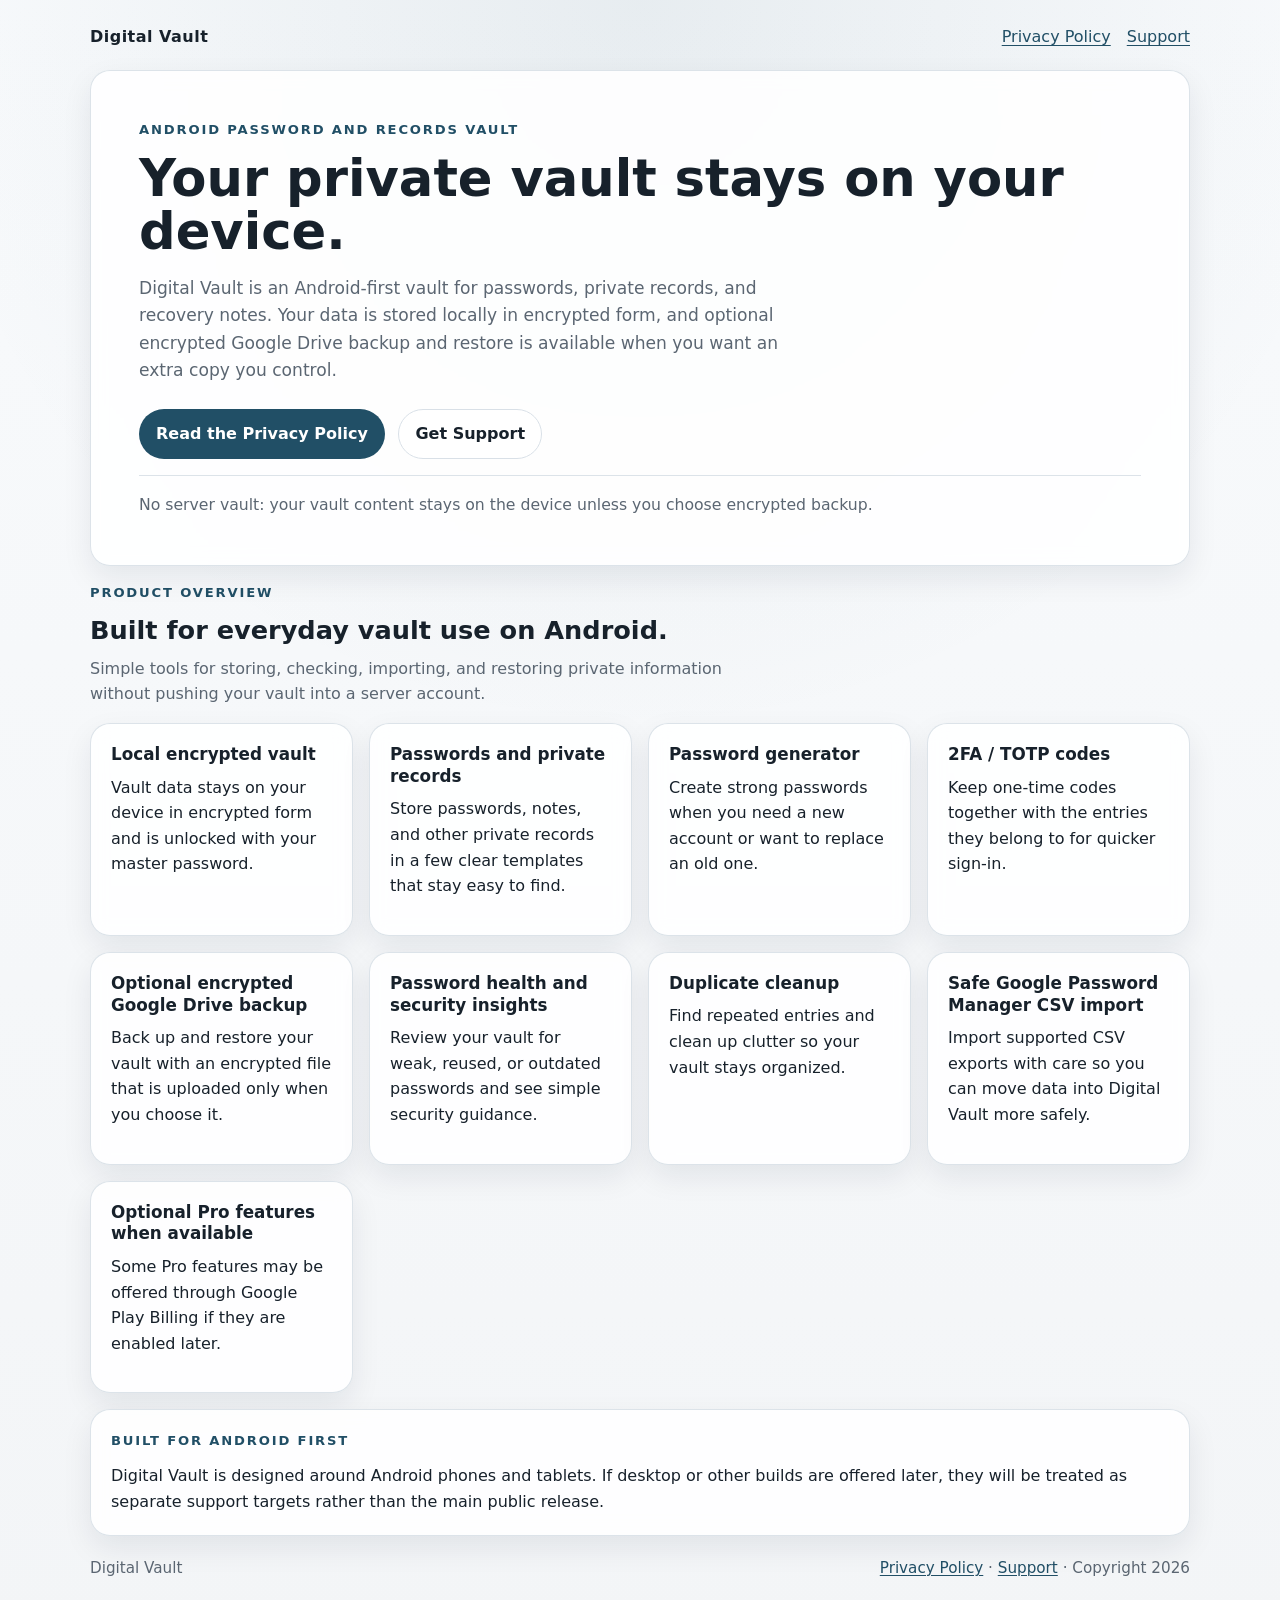
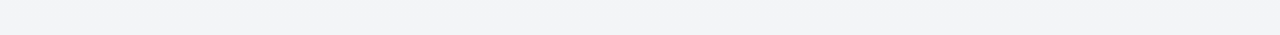
==== index.html @ 8fb49111 "Expand Digital Vault site content" ====
<!doctype html>
<html lang="en">
<head>
  <meta charset="utf-8">
  <meta name="viewport" content="width=device-width, initial-scale=1">
  <title>Digital Vault</title>
  <meta name="description" content="Digital Vault is a secure local password and private records vault for Android with encrypted local storage and optional encrypted Google Drive backup and restore.">
  <link rel="stylesheet" href="assets/styles.css">
</head>
<body>
  <div class="page-shell">
    <header class="site-header">
      <a class="brand" href="./">Digital Vault</a>
      <nav class="site-nav" aria-label="Primary">
        <a href="privacy/">Privacy Policy</a>
        <a href="support/">Support</a>
      </nav>
    </header>

    <main>
      <section class="hero card">
        <p class="eyebrow">Android password and records vault</p>
        <h1>Your private vault stays on your device.</h1>
        <p class="lead">
          Digital Vault is an Android-first vault for passwords, private records, and recovery notes.
          Your data is stored locally in encrypted form, and optional encrypted Google Drive backup and
          restore is available when you want an extra copy you control.
        </p>
        <div class="hero-links" aria-label="Important links">
          <a class="button button-primary" href="privacy/">Read the Privacy Policy</a>
          <a class="button button-secondary" href="support/">Get Support</a>
        </div>
        <p class="vault-note">No server vault: your vault content stays on the device unless you choose encrypted backup.</p>
      </section>

      <section class="feature-section">
        <div class="section-heading">
          <p class="eyebrow">Product overview</p>
          <h2>Built for everyday vault use on Android.</h2>
          <p class="section-lead">
            Simple tools for storing, checking, importing, and restoring private information without
            pushing your vault into a server account.
          </p>
        </div>

        <div class="feature-grid">
          <article class="card feature-card">
            <h3>Local encrypted vault</h3>
            <p>Vault data stays on your device in encrypted form and is unlocked with your master password.</p>
          </article>

          <article class="card feature-card">
            <h3>Passwords and private records</h3>
            <p>Store passwords, notes, and other private records in a few clear templates that stay easy to find.</p>
          </article>

          <article class="card feature-card">
            <h3>Password generator</h3>
            <p>Create strong passwords when you need a new account or want to replace an old one.</p>
          </article>

          <article class="card feature-card">
            <h3>2FA / TOTP codes</h3>
            <p>Keep one-time codes together with the entries they belong to for quicker sign-in.</p>
          </article>

          <article class="card feature-card">
            <h3>Optional encrypted Google Drive backup</h3>
            <p>Back up and restore your vault with an encrypted file that is uploaded only when you choose it.</p>
          </article>

          <article class="card feature-card">
            <h3>Password health and security insights</h3>
            <p>Review your vault for weak, reused, or outdated passwords and see simple security guidance.</p>
          </article>

          <article class="card feature-card">
            <h3>Duplicate cleanup</h3>
            <p>Find repeated entries and clean up clutter so your vault stays organized.</p>
          </article>

          <article class="card feature-card">
            <h3>Safe Google Password Manager CSV import</h3>
            <p>Import supported CSV exports with care so you can move data into Digital Vault more safely.</p>
          </article>

          <article class="card feature-card">
            <h3>Optional Pro features when available</h3>
            <p>Some Pro features may be offered through Google Play Billing if they are enabled later.</p>
          </article>
        </div>
      </section>

      <section class="card android-first">
        <p class="eyebrow">Built for Android first</p>
        <p>
          Digital Vault is designed around Android phones and tablets. If desktop or other builds are
          offered later, they will be treated as separate support targets rather than the main public release.
        </p>
      </section>
    </main>

    <footer class="site-footer">
      <p>Digital Vault</p>
      <p>
        <a href="privacy/">Privacy Policy</a>
        <span aria-hidden="true">&middot;</span>
        <a href="support/">Support</a>
        <span aria-hidden="true">&middot;</span>
        <span>Copyright 2026</span>
      </p>
    </footer>
  </div>
</body>
</html>
---- assets/styles.css ----
:root {
  color-scheme: light;
  --bg: #f3f5f7;
  --panel: rgba(255, 255, 255, 0.88);
  --text: #17212b;
  --muted: #5b6672;
  --border: #d9e0e7;
  --accent: #214f66;
  --accent-strong: #163848;
  --shadow: 0 12px 30px rgba(18, 31, 45, 0.08);
}

* {
  box-sizing: border-box;
}

html {
  scroll-behavior: smooth;
}

body {
  margin: 0;
  font-family: system-ui, -apple-system, BlinkMacSystemFont, "Segoe UI", sans-serif;
  line-height: 1.6;
  color: var(--text);
  background:
    radial-gradient(circle at top, rgba(33, 79, 102, 0.08), transparent 42%),
    linear-gradient(180deg, #f8fafc 0%, var(--bg) 100%);
  min-height: 100vh;
}

a {
  color: var(--accent);
  text-decoration-thickness: 0.08em;
  text-underline-offset: 0.16em;
}

a:hover {
  color: var(--accent-strong);
}

.page-shell {
  width: min(1100px, calc(100% - 2rem));
  margin: 0 auto;
  padding: 1rem 0 2rem;
}

.page-shell-narrow {
  width: min(820px, calc(100% - 2rem));
}

.site-header,
.site-footer {
  display: flex;
  align-items: center;
  justify-content: space-between;
  gap: 1rem;
}

.site-header {
  padding: 0.5rem 0 1.25rem;
}

.site-footer {
  padding: 1.25rem 0 0.5rem;
  color: var(--muted);
  flex-wrap: wrap;
  font-size: 0.95rem;
}

.brand {
  color: var(--text);
  text-decoration: none;
  font-weight: 700;
  letter-spacing: 0.03em;
}

.site-nav {
  display: flex;
  gap: 1rem;
  flex-wrap: wrap;
}

.card {
  background: var(--panel);
  border: 1px solid rgba(217, 224, 231, 0.9);
  border-radius: 20px;
  box-shadow: var(--shadow);
  backdrop-filter: blur(8px);
}

.hero {
  padding: clamp(1.5rem, 4vw, 3rem);
}

.eyebrow {
  margin: 0 0 0.75rem;
  font-size: 0.82rem;
  letter-spacing: 0.14em;
  text-transform: uppercase;
  color: var(--accent);
  font-weight: 700;
}

h1,
h2,
h3,
p {
  margin-top: 0;
}

h1 {
  font-size: clamp(2.1rem, 4vw, 4rem);
  line-height: 1.05;
  margin-bottom: 1rem;
}

h2 {
  font-size: clamp(1.35rem, 2vw, 1.9rem);
  line-height: 1.2;
  margin-bottom: 0.65rem;
}

h3 {
  font-size: 1.05rem;
  line-height: 1.3;
  margin-bottom: 0.55rem;
}

.lead {
  font-size: 1.07rem;
  color: var(--muted);
  max-width: 62ch;
}

.section-heading {
  margin-bottom: 1rem;
}

.section-lead {
  color: var(--muted);
  max-width: 68ch;
  margin-bottom: 0;
}

.hero-links {
  display: flex;
  gap: 0.85rem;
  flex-wrap: wrap;
  margin-top: 1.5rem;
}

.vault-note {
  margin: 1rem 0 0;
  padding-top: 1rem;
  border-top: 1px solid rgba(217, 224, 231, 0.9);
  color: var(--muted);
  font-size: 0.98rem;
}

.button {
  display: inline-flex;
  align-items: center;
  justify-content: center;
  min-height: 2.75rem;
  padding: 0.7rem 1rem;
  border-radius: 999px;
  border: 1px solid var(--border);
  text-decoration: none;
  font-weight: 600;
}

.button-primary {
  color: #fff;
  background: var(--accent);
  border-color: transparent;
}

.button-primary:hover {
  color: #fff;
  background: var(--accent-strong);
}

.button-secondary {
  color: var(--text);
  background: rgba(255, 255, 255, 0.75);
}

.feature-section {
  margin-top: 1rem;
}

.feature-grid {
  display: grid;
  grid-template-columns: repeat(auto-fit, minmax(220px, 1fr));
  gap: 1rem;
}

.feature-card,
.page-content {
  padding: 1.25rem;
}

.page-content {
  margin-top: 0.5rem;
}

.page-content h2 {
  margin-top: 1.5rem;
}

.page-content p:last-child {
  margin-bottom: 0;
}

.muted {
  color: var(--muted);
}

.android-first {
  margin-top: 1rem;
  padding: 1.25rem;
}

.android-first p:last-child {
  margin-bottom: 0;
}

ul {
  padding-left: 1.2rem;
}

li + li {
  margin-top: 0.35rem;
}

@media (max-width: 800px) {
  .site-header,
  .site-footer {
    align-items: flex-start;
    flex-direction: column;
  }

  .page-shell {
    width: min(1100px, calc(100% - 1.25rem));
  }
}
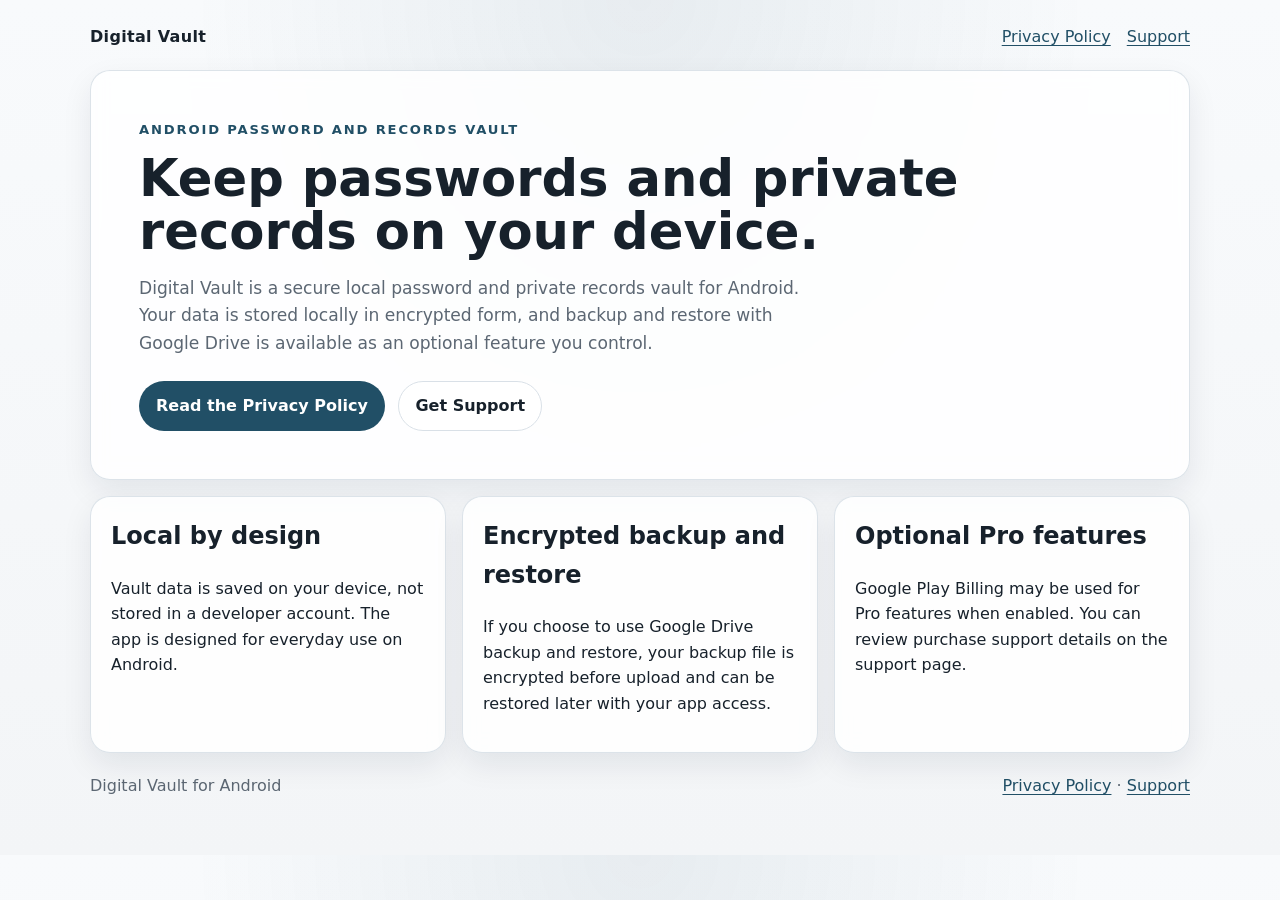
==== commit d848088f: "Create Digital Vault GitHub Pages site" ====
--- a/index.html
+++ b/index.html
@@ -20,94 +20,51 @@
     <main>
       <section class="hero card">
         <p class="eyebrow">Android password and records vault</p>
-        <h1>Your private vault stays on your device.</h1>
+        <h1>Keep passwords and private records on your device.</h1>
         <p class="lead">
-          Digital Vault is an Android-first vault for passwords, private records, and recovery notes.
-          Your data is stored locally in encrypted form, and optional encrypted Google Drive backup and
-          restore is available when you want an extra copy you control.
+          Digital Vault is a secure local password and private records vault for Android.
+          Your data is stored locally in encrypted form, and backup and restore with Google Drive
+          is available as an optional feature you control.
         </p>
         <div class="hero-links" aria-label="Important links">
           <a class="button button-primary" href="privacy/">Read the Privacy Policy</a>
           <a class="button button-secondary" href="support/">Get Support</a>
         </div>
-        <p class="vault-note">No server vault: your vault content stays on the device unless you choose encrypted backup.</p>
       </section>
 
-      <section class="feature-section">
-        <div class="section-heading">
-          <p class="eyebrow">Product overview</p>
-          <h2>Built for everyday vault use on Android.</h2>
-          <p class="section-lead">
-            Simple tools for storing, checking, importing, and restoring private information without
-            pushing your vault into a server account.
+      <section class="grid">
+        <article class="card">
+          <h2>Local by design</h2>
+          <p>
+            Vault data is saved on your device, not stored in a developer account.
+            The app is designed for everyday use on Android.
           </p>
-        </div>
+        </article>
 
-        <div class="feature-grid">
-          <article class="card feature-card">
-            <h3>Local encrypted vault</h3>
-            <p>Vault data stays on your device in encrypted form and is unlocked with your master password.</p>
-          </article>
+        <article class="card">
+          <h2>Encrypted backup and restore</h2>
+          <p>
+            If you choose to use Google Drive backup and restore, your backup file is encrypted
+            before upload and can be restored later with your app access.
+          </p>
+        </article>
 
-          <article class="card feature-card">
-            <h3>Passwords and private records</h3>
-            <p>Store passwords, notes, and other private records in a few clear templates that stay easy to find.</p>
-          </article>
-
-          <article class="card feature-card">
-            <h3>Password generator</h3>
-            <p>Create strong passwords when you need a new account or want to replace an old one.</p>
-          </article>
-
-          <article class="card feature-card">
-            <h3>2FA / TOTP codes</h3>
-            <p>Keep one-time codes together with the entries they belong to for quicker sign-in.</p>
-          </article>
-
-          <article class="card feature-card">
-            <h3>Optional encrypted Google Drive backup</h3>
-            <p>Back up and restore your vault with an encrypted file that is uploaded only when you choose it.</p>
-          </article>
-
-          <article class="card feature-card">
-            <h3>Password health and security insights</h3>
-            <p>Review your vault for weak, reused, or outdated passwords and see simple security guidance.</p>
-          </article>
-
-          <article class="card feature-card">
-            <h3>Duplicate cleanup</h3>
-            <p>Find repeated entries and clean up clutter so your vault stays organized.</p>
-          </article>
-
-          <article class="card feature-card">
-            <h3>Safe Google Password Manager CSV import</h3>
-            <p>Import supported CSV exports with care so you can move data into Digital Vault more safely.</p>
-          </article>
-
-          <article class="card feature-card">
-            <h3>Optional Pro features when available</h3>
-            <p>Some Pro features may be offered through Google Play Billing if they are enabled later.</p>
-          </article>
-        </div>
-      </section>
-
-      <section class="card android-first">
-        <p class="eyebrow">Built for Android first</p>
-        <p>
-          Digital Vault is designed around Android phones and tablets. If desktop or other builds are
-          offered later, they will be treated as separate support targets rather than the main public release.
-        </p>
+        <article class="card">
+          <h2>Optional Pro features</h2>
+          <p>
+            Google Play Billing may be used for Pro features when enabled. You can review purchase
+            support details on the support page.
+          </p>
+        </article>
       </section>
     </main>
 
     <footer class="site-footer">
-      <p>Digital Vault</p>
+      <p>Digital Vault for Android</p>
       <p>
         <a href="privacy/">Privacy Policy</a>
-        <span aria-hidden="true">&middot;</span>
+        <span aria-hidden="true">·</span>
         <a href="support/">Support</a>
-        <span aria-hidden="true">&middot;</span>
-        <span>Copyright 2026</span>
       </p>
     </footer>
   </div>
--- a/assets/styles.css
+++ b/assets/styles.css
@@ -1,9 +1,9 @@
 :root {
   color-scheme: light;
   --bg: #f3f5f7;
-  --panel: rgba(255, 255, 255, 0.88);
+  --panel: #ffffff;
   --text: #17212b;
-  --muted: #5b6672;
+  --muted: #5c6773;
   --border: #d9e0e7;
   --accent: #214f66;
   --accent-strong: #163848;
@@ -26,7 +26,6 @@
   background:
     radial-gradient(circle at top, rgba(33, 79, 102, 0.08), transparent 42%),
     linear-gradient(180deg, #f8fafc 0%, var(--bg) 100%);
-  min-height: 100vh;
 }
 
 a {
@@ -65,14 +64,13 @@
   padding: 1.25rem 0 0.5rem;
   color: var(--muted);
   flex-wrap: wrap;
-  font-size: 0.95rem;
 }
 
 .brand {
   color: var(--text);
   text-decoration: none;
   font-weight: 700;
-  letter-spacing: 0.03em;
+  letter-spacing: 0.02em;
 }
 
 .site-nav {
@@ -82,7 +80,7 @@
 }
 
 .card {
-  background: var(--panel);
+  background: rgba(255, 255, 255, 0.84);
   border: 1px solid rgba(217, 224, 231, 0.9);
   border-radius: 20px;
   box-shadow: var(--shadow);
@@ -104,7 +102,6 @@
 
 h1,
 h2,
-h3,
 p {
   margin-top: 0;
 }
@@ -115,32 +112,10 @@
   margin-bottom: 1rem;
 }
 
-h2 {
-  font-size: clamp(1.35rem, 2vw, 1.9rem);
-  line-height: 1.2;
-  margin-bottom: 0.65rem;
-}
-
-h3 {
-  font-size: 1.05rem;
-  line-height: 1.3;
-  margin-bottom: 0.55rem;
-}
-
 .lead {
   font-size: 1.07rem;
   color: var(--muted);
   max-width: 62ch;
-}
-
-.section-heading {
-  margin-bottom: 1rem;
-}
-
-.section-lead {
-  color: var(--muted);
-  max-width: 68ch;
-  margin-bottom: 0;
 }
 
 .hero-links {
@@ -148,14 +123,6 @@
   gap: 0.85rem;
   flex-wrap: wrap;
   margin-top: 1.5rem;
-}
-
-.vault-note {
-  margin: 1rem 0 0;
-  padding-top: 1rem;
-  border-top: 1px solid rgba(217, 224, 231, 0.9);
-  color: var(--muted);
-  font-size: 0.98rem;
 }
 
 .button {
@@ -186,17 +153,14 @@
   background: rgba(255, 255, 255, 0.75);
 }
 
-.feature-section {
+.grid {
+  display: grid;
+  grid-template-columns: repeat(3, minmax(0, 1fr));
+  gap: 1rem;
   margin-top: 1rem;
 }
 
-.feature-grid {
-  display: grid;
-  grid-template-columns: repeat(auto-fit, minmax(220px, 1fr));
-  gap: 1rem;
-}
-
-.feature-card,
+.grid .card,
 .page-content {
   padding: 1.25rem;
 }
@@ -206,32 +170,12 @@
 }
 
 .page-content h2 {
-  margin-top: 1.5rem;
-}
-
-.page-content p:last-child {
-  margin-bottom: 0;
+  margin-top: 1.4rem;
+  font-size: 1.1rem;
 }
 
 .muted {
   color: var(--muted);
-}
-
-.android-first {
-  margin-top: 1rem;
-  padding: 1.25rem;
-}
-
-.android-first p:last-child {
-  margin-bottom: 0;
-}
-
-ul {
-  padding-left: 1.2rem;
-}
-
-li + li {
-  margin-top: 0.35rem;
 }
 
 @media (max-width: 800px) {
@@ -241,7 +185,7 @@
     flex-direction: column;
   }
 
-  .page-shell {
-    width: min(1100px, calc(100% - 1.25rem));
+  .grid {
+    grid-template-columns: 1fr;
   }
 }
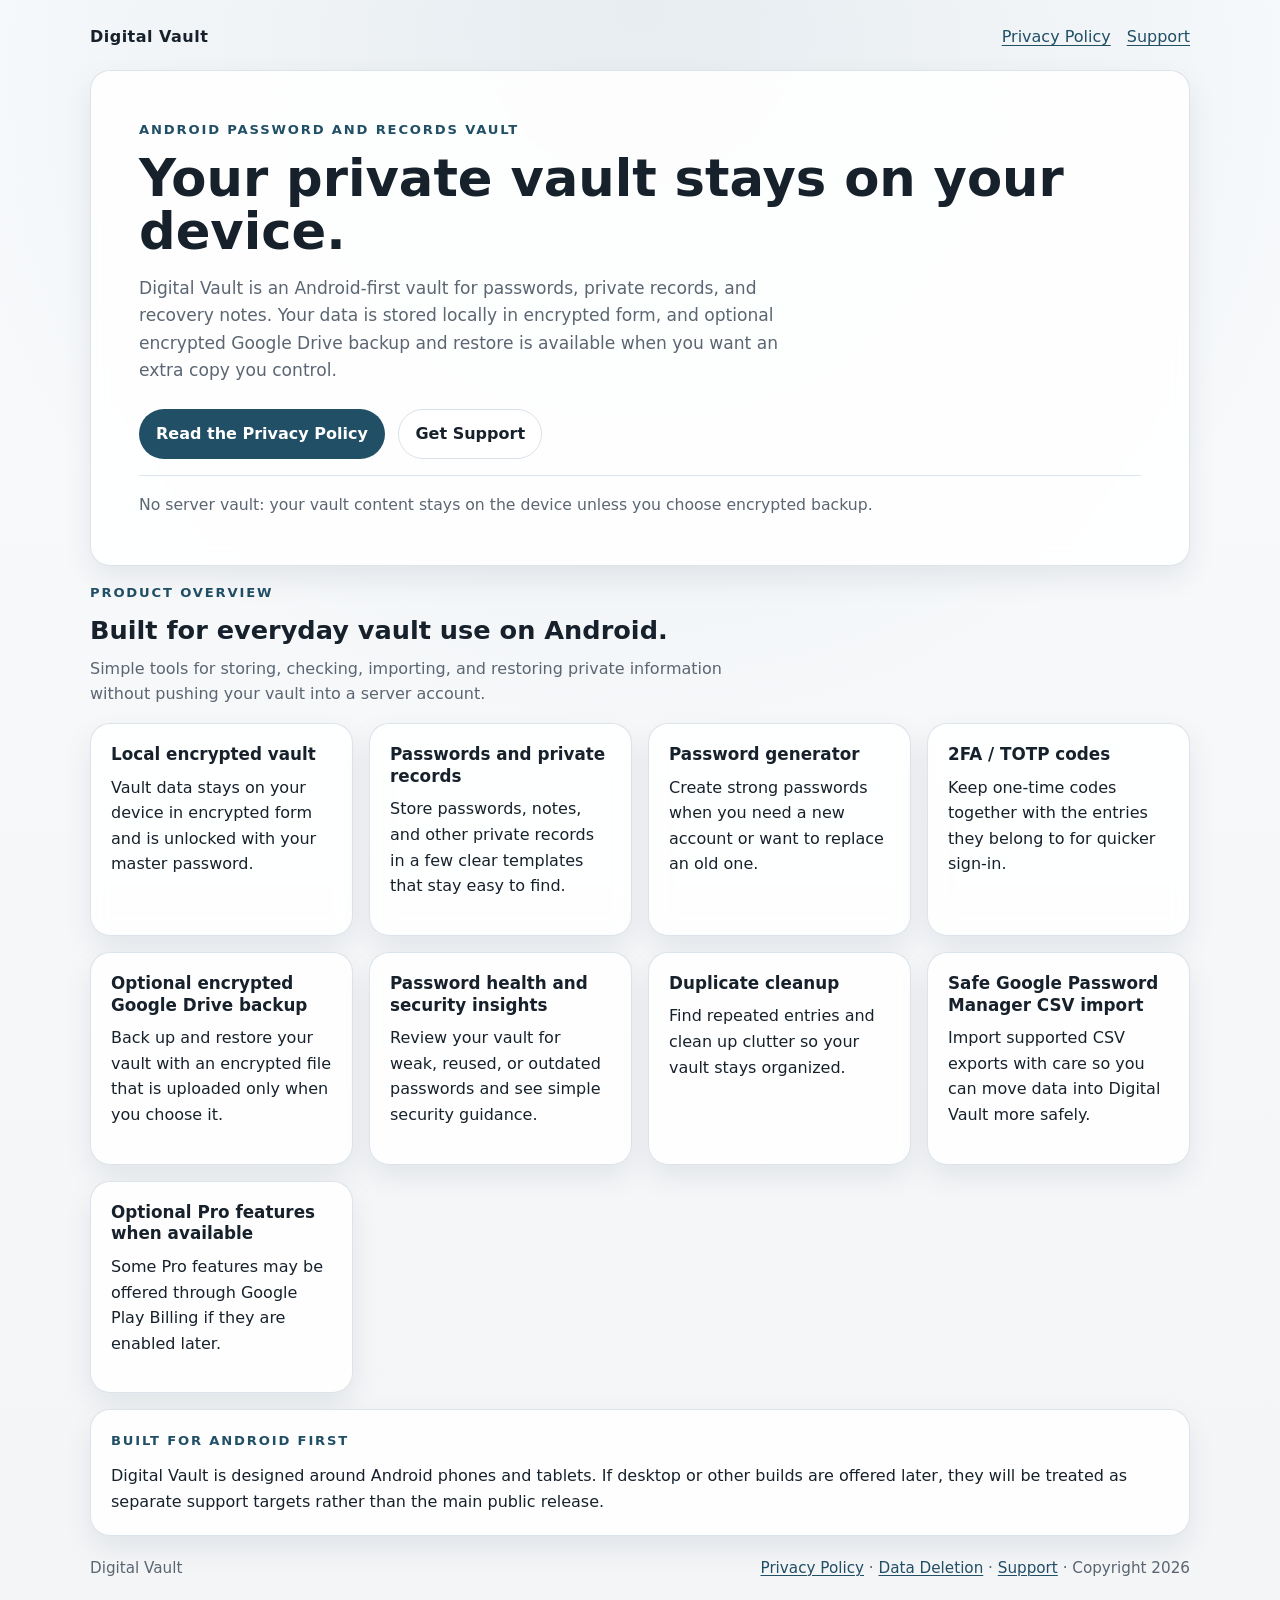
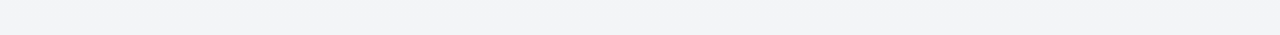
==== commit ee445d63: "Add data deletion page" ====
--- a/index.html
+++ b/index.html
@@ -20,51 +20,96 @@
     <main>
       <section class="hero card">
         <p class="eyebrow">Android password and records vault</p>
-        <h1>Keep passwords and private records on your device.</h1>
+        <h1>Your private vault stays on your device.</h1>
         <p class="lead">
-          Digital Vault is a secure local password and private records vault for Android.
-          Your data is stored locally in encrypted form, and backup and restore with Google Drive
-          is available as an optional feature you control.
+          Digital Vault is an Android-first vault for passwords, private records, and recovery notes.
+          Your data is stored locally in encrypted form, and optional encrypted Google Drive backup and
+          restore is available when you want an extra copy you control.
         </p>
         <div class="hero-links" aria-label="Important links">
           <a class="button button-primary" href="privacy/">Read the Privacy Policy</a>
           <a class="button button-secondary" href="support/">Get Support</a>
         </div>
+        <p class="vault-note">No server vault: your vault content stays on the device unless you choose encrypted backup.</p>
       </section>
 
-      <section class="grid">
-        <article class="card">
-          <h2>Local by design</h2>
-          <p>
-            Vault data is saved on your device, not stored in a developer account.
-            The app is designed for everyday use on Android.
+      <section class="feature-section">
+        <div class="section-heading">
+          <p class="eyebrow">Product overview</p>
+          <h2>Built for everyday vault use on Android.</h2>
+          <p class="section-lead">
+            Simple tools for storing, checking, importing, and restoring private information without
+            pushing your vault into a server account.
           </p>
-        </article>
+        </div>
 
-        <article class="card">
-          <h2>Encrypted backup and restore</h2>
-          <p>
-            If you choose to use Google Drive backup and restore, your backup file is encrypted
-            before upload and can be restored later with your app access.
-          </p>
-        </article>
+        <div class="feature-grid">
+          <article class="card feature-card">
+            <h3>Local encrypted vault</h3>
+            <p>Vault data stays on your device in encrypted form and is unlocked with your master password.</p>
+          </article>
 
-        <article class="card">
-          <h2>Optional Pro features</h2>
-          <p>
-            Google Play Billing may be used for Pro features when enabled. You can review purchase
-            support details on the support page.
-          </p>
-        </article>
+          <article class="card feature-card">
+            <h3>Passwords and private records</h3>
+            <p>Store passwords, notes, and other private records in a few clear templates that stay easy to find.</p>
+          </article>
+
+          <article class="card feature-card">
+            <h3>Password generator</h3>
+            <p>Create strong passwords when you need a new account or want to replace an old one.</p>
+          </article>
+
+          <article class="card feature-card">
+            <h3>2FA / TOTP codes</h3>
+            <p>Keep one-time codes together with the entries they belong to for quicker sign-in.</p>
+          </article>
+
+          <article class="card feature-card">
+            <h3>Optional encrypted Google Drive backup</h3>
+            <p>Back up and restore your vault with an encrypted file that is uploaded only when you choose it.</p>
+          </article>
+
+          <article class="card feature-card">
+            <h3>Password health and security insights</h3>
+            <p>Review your vault for weak, reused, or outdated passwords and see simple security guidance.</p>
+          </article>
+
+          <article class="card feature-card">
+            <h3>Duplicate cleanup</h3>
+            <p>Find repeated entries and clean up clutter so your vault stays organized.</p>
+          </article>
+
+          <article class="card feature-card">
+            <h3>Safe Google Password Manager CSV import</h3>
+            <p>Import supported CSV exports with care so you can move data into Digital Vault more safely.</p>
+          </article>
+
+          <article class="card feature-card">
+            <h3>Optional Pro features when available</h3>
+            <p>Some Pro features may be offered through Google Play Billing if they are enabled later.</p>
+          </article>
+        </div>
+      </section>
+
+      <section class="card android-first">
+        <p class="eyebrow">Built for Android first</p>
+        <p>
+          Digital Vault is designed around Android phones and tablets. If desktop or other builds are
+          offered later, they will be treated as separate support targets rather than the main public release.
+        </p>
       </section>
     </main>
 
     <footer class="site-footer">
-      <p>Digital Vault for Android</p>
+      <p>Digital Vault</p>
       <p>
         <a href="privacy/">Privacy Policy</a>
-        <span aria-hidden="true">·</span>
+        <span aria-hidden="true">&middot;</span>
+        <a href="data-deletion/">Data Deletion</a>
+        <span aria-hidden="true">&middot;</span>
         <a href="support/">Support</a>
+        <span aria-hidden="true">&middot;</span>
+        <span>Copyright 2026</span>
       </p>
     </footer>
   </div>
--- a/assets/styles.css
+++ b/assets/styles.css
@@ -1,9 +1,9 @@
 :root {
   color-scheme: light;
   --bg: #f3f5f7;
-  --panel: #ffffff;
+  --panel: rgba(255, 255, 255, 0.88);
   --text: #17212b;
-  --muted: #5c6773;
+  --muted: #5b6672;
   --border: #d9e0e7;
   --accent: #214f66;
   --accent-strong: #163848;
@@ -26,6 +26,7 @@
   background:
     radial-gradient(circle at top, rgba(33, 79, 102, 0.08), transparent 42%),
     linear-gradient(180deg, #f8fafc 0%, var(--bg) 100%);
+  min-height: 100vh;
 }
 
 a {
@@ -64,13 +65,14 @@
   padding: 1.25rem 0 0.5rem;
   color: var(--muted);
   flex-wrap: wrap;
+  font-size: 0.95rem;
 }
 
 .brand {
   color: var(--text);
   text-decoration: none;
   font-weight: 700;
-  letter-spacing: 0.02em;
+  letter-spacing: 0.03em;
 }
 
 .site-nav {
@@ -80,7 +82,7 @@
 }
 
 .card {
-  background: rgba(255, 255, 255, 0.84);
+  background: var(--panel);
   border: 1px solid rgba(217, 224, 231, 0.9);
   border-radius: 20px;
   box-shadow: var(--shadow);
@@ -102,6 +104,7 @@
 
 h1,
 h2,
+h3,
 p {
   margin-top: 0;
 }
@@ -112,10 +115,32 @@
   margin-bottom: 1rem;
 }
 
+h2 {
+  font-size: clamp(1.35rem, 2vw, 1.9rem);
+  line-height: 1.2;
+  margin-bottom: 0.65rem;
+}
+
+h3 {
+  font-size: 1.05rem;
+  line-height: 1.3;
+  margin-bottom: 0.55rem;
+}
+
 .lead {
   font-size: 1.07rem;
   color: var(--muted);
   max-width: 62ch;
+}
+
+.section-heading {
+  margin-bottom: 1rem;
+}
+
+.section-lead {
+  color: var(--muted);
+  max-width: 68ch;
+  margin-bottom: 0;
 }
 
 .hero-links {
@@ -123,6 +148,14 @@
   gap: 0.85rem;
   flex-wrap: wrap;
   margin-top: 1.5rem;
+}
+
+.vault-note {
+  margin: 1rem 0 0;
+  padding-top: 1rem;
+  border-top: 1px solid rgba(217, 224, 231, 0.9);
+  color: var(--muted);
+  font-size: 0.98rem;
 }
 
 .button {
@@ -153,14 +186,17 @@
   background: rgba(255, 255, 255, 0.75);
 }
 
-.grid {
+.feature-section {
+  margin-top: 1rem;
+}
+
+.feature-grid {
   display: grid;
-  grid-template-columns: repeat(3, minmax(0, 1fr));
+  grid-template-columns: repeat(auto-fit, minmax(220px, 1fr));
   gap: 1rem;
-  margin-top: 1rem;
-}
-
-.grid .card,
+}
+
+.feature-card,
 .page-content {
   padding: 1.25rem;
 }
@@ -169,13 +205,37 @@
   margin-top: 0.5rem;
 }
 
+.page-content a {
+  overflow-wrap: anywhere;
+}
+
 .page-content h2 {
-  margin-top: 1.4rem;
-  font-size: 1.1rem;
+  margin-top: 1.5rem;
+}
+
+.page-content p:last-child {
+  margin-bottom: 0;
 }
 
 .muted {
   color: var(--muted);
+}
+
+.android-first {
+  margin-top: 1rem;
+  padding: 1.25rem;
+}
+
+.android-first p:last-child {
+  margin-bottom: 0;
+}
+
+ul {
+  padding-left: 1.2rem;
+}
+
+li + li {
+  margin-top: 0.35rem;
 }
 
 @media (max-width: 800px) {
@@ -185,7 +245,7 @@
     flex-direction: column;
   }
 
-  .grid {
-    grid-template-columns: 1fr;
+  .page-shell {
+    width: min(1100px, calc(100% - 1.25rem));
   }
 }
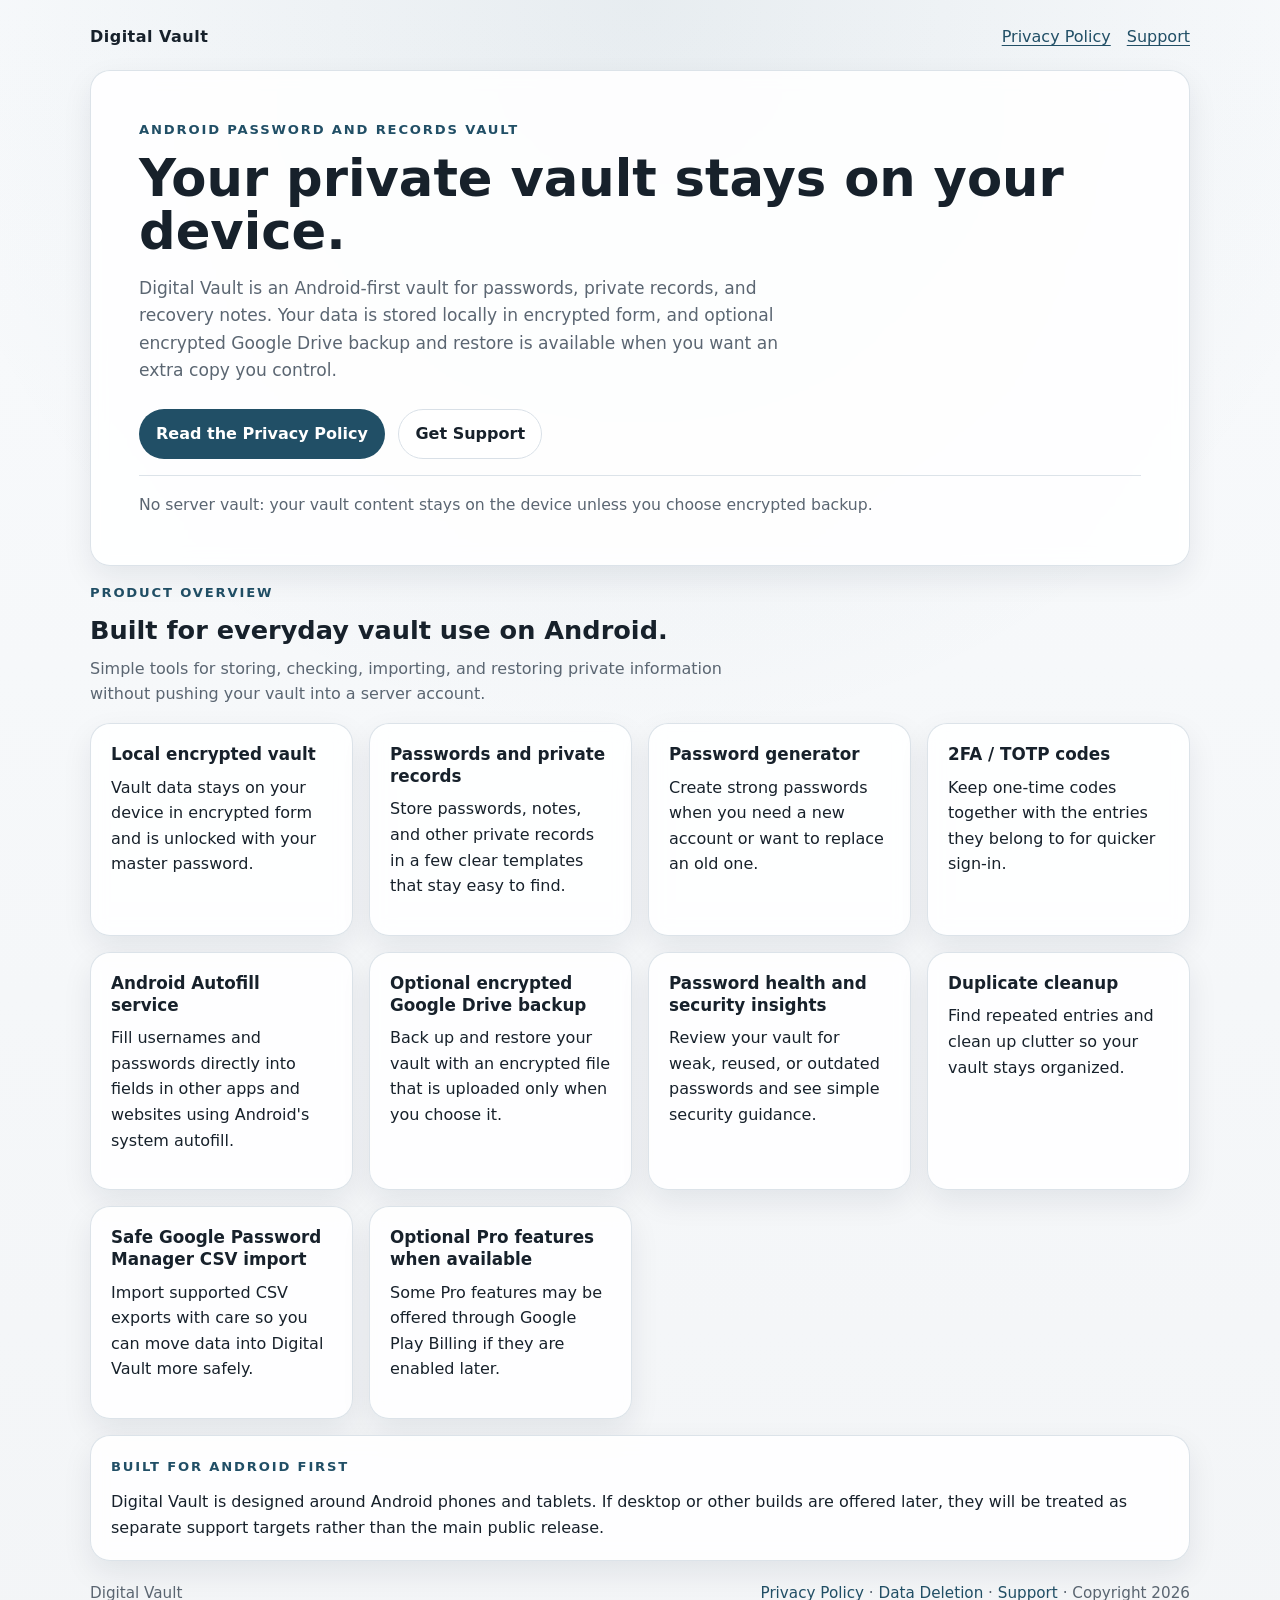
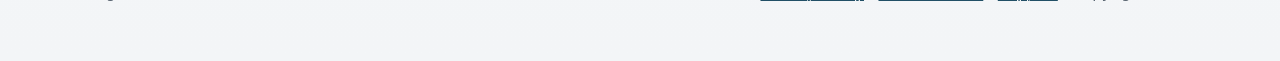
==== commit 90113869: "Update site features and privacy policy to include Android Autofill service" ====
--- a/index.html
+++ b/index.html
@@ -65,6 +65,11 @@
           </article>
 
           <article class="card feature-card">
+            <h3>Android Autofill service</h3>
+            <p>Fill usernames and passwords directly into fields in other apps and websites using Android's system autofill.</p>
+          </article>
+
+          <article class="card feature-card">
             <h3>Optional encrypted Google Drive backup</h3>
             <p>Back up and restore your vault with an encrypted file that is uploaded only when you choose it.</p>
           </article>
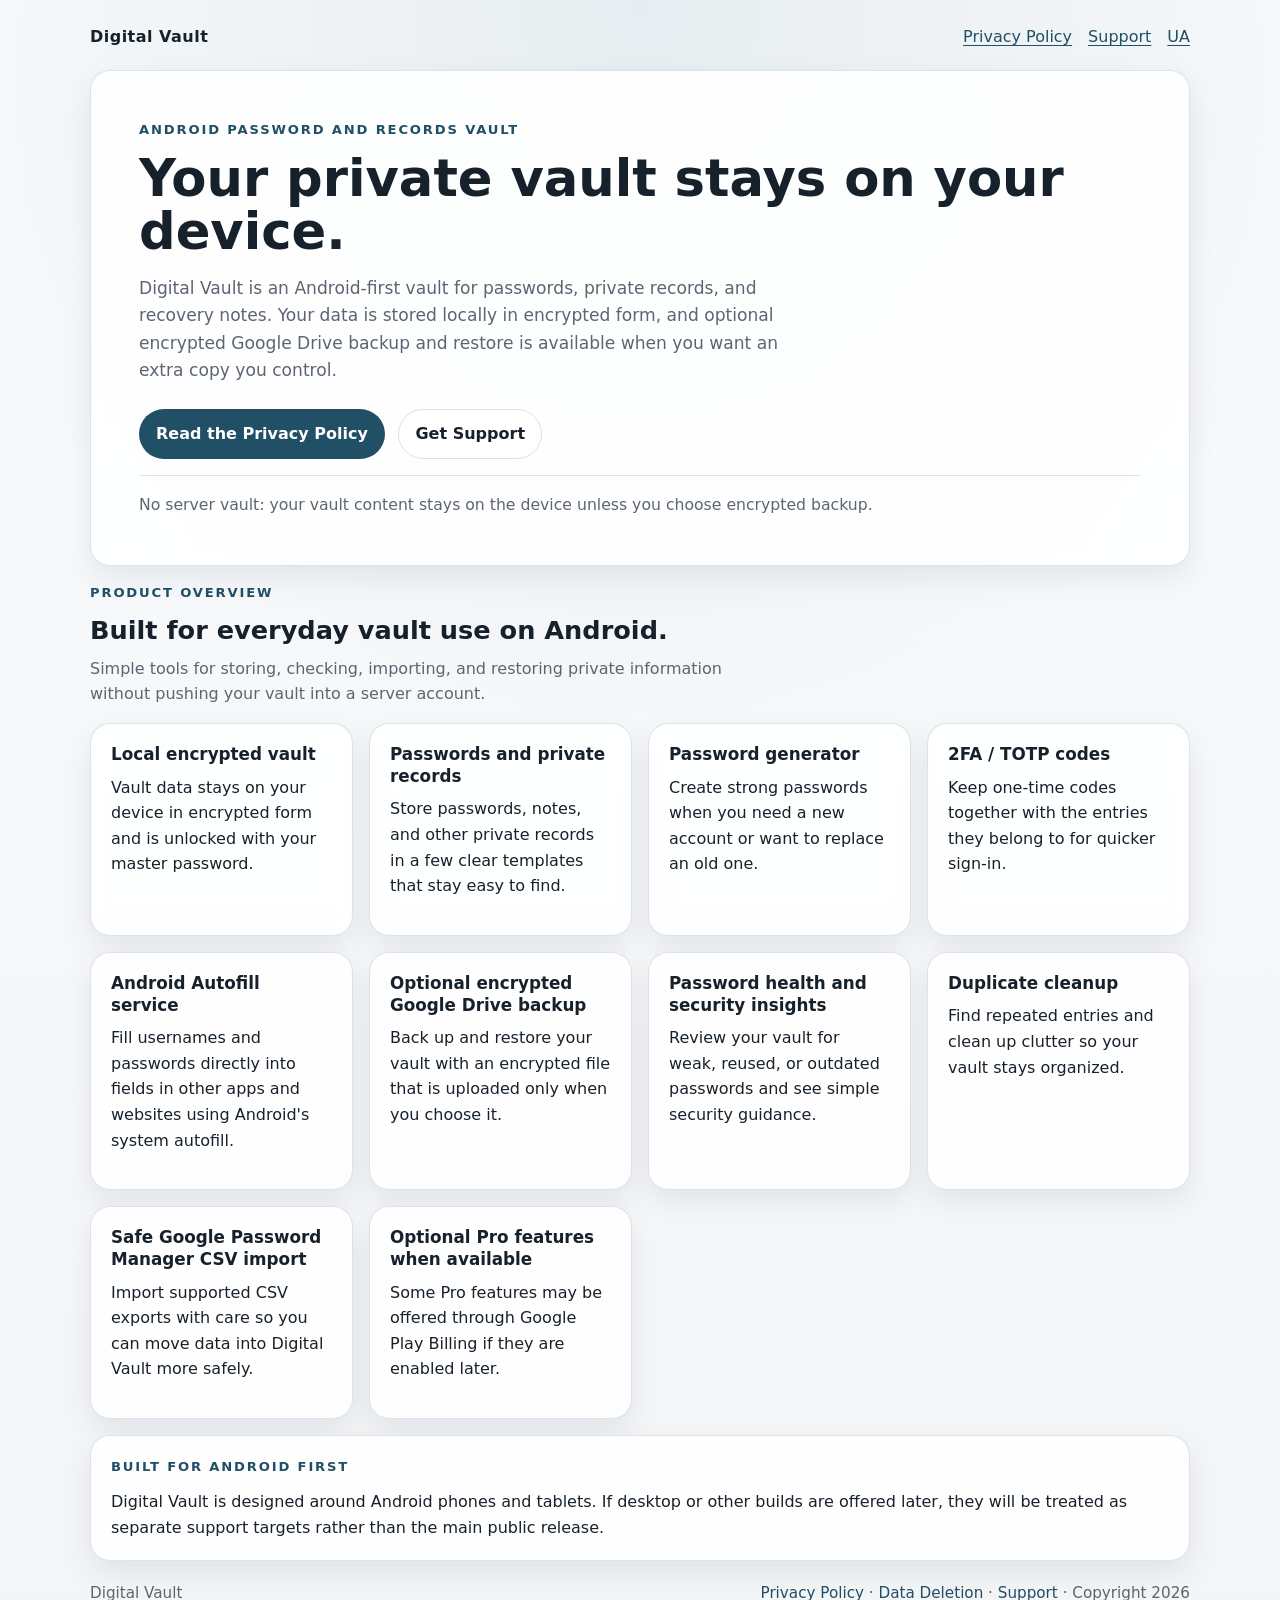
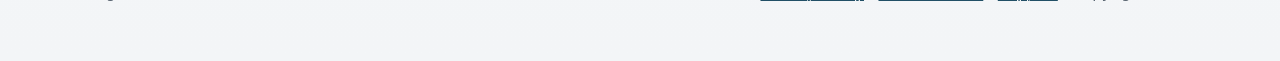
==== commit 5e8bb50f: "Add Ukrainian localized website version and language switchers on all pages" ====
--- a/index.html
+++ b/index.html
@@ -14,6 +14,7 @@
       <nav class="site-nav" aria-label="Primary">
         <a href="privacy/">Privacy Policy</a>
         <a href="support/">Support</a>
+        <a href="ua/">UA</a>
       </nav>
     </header>
 
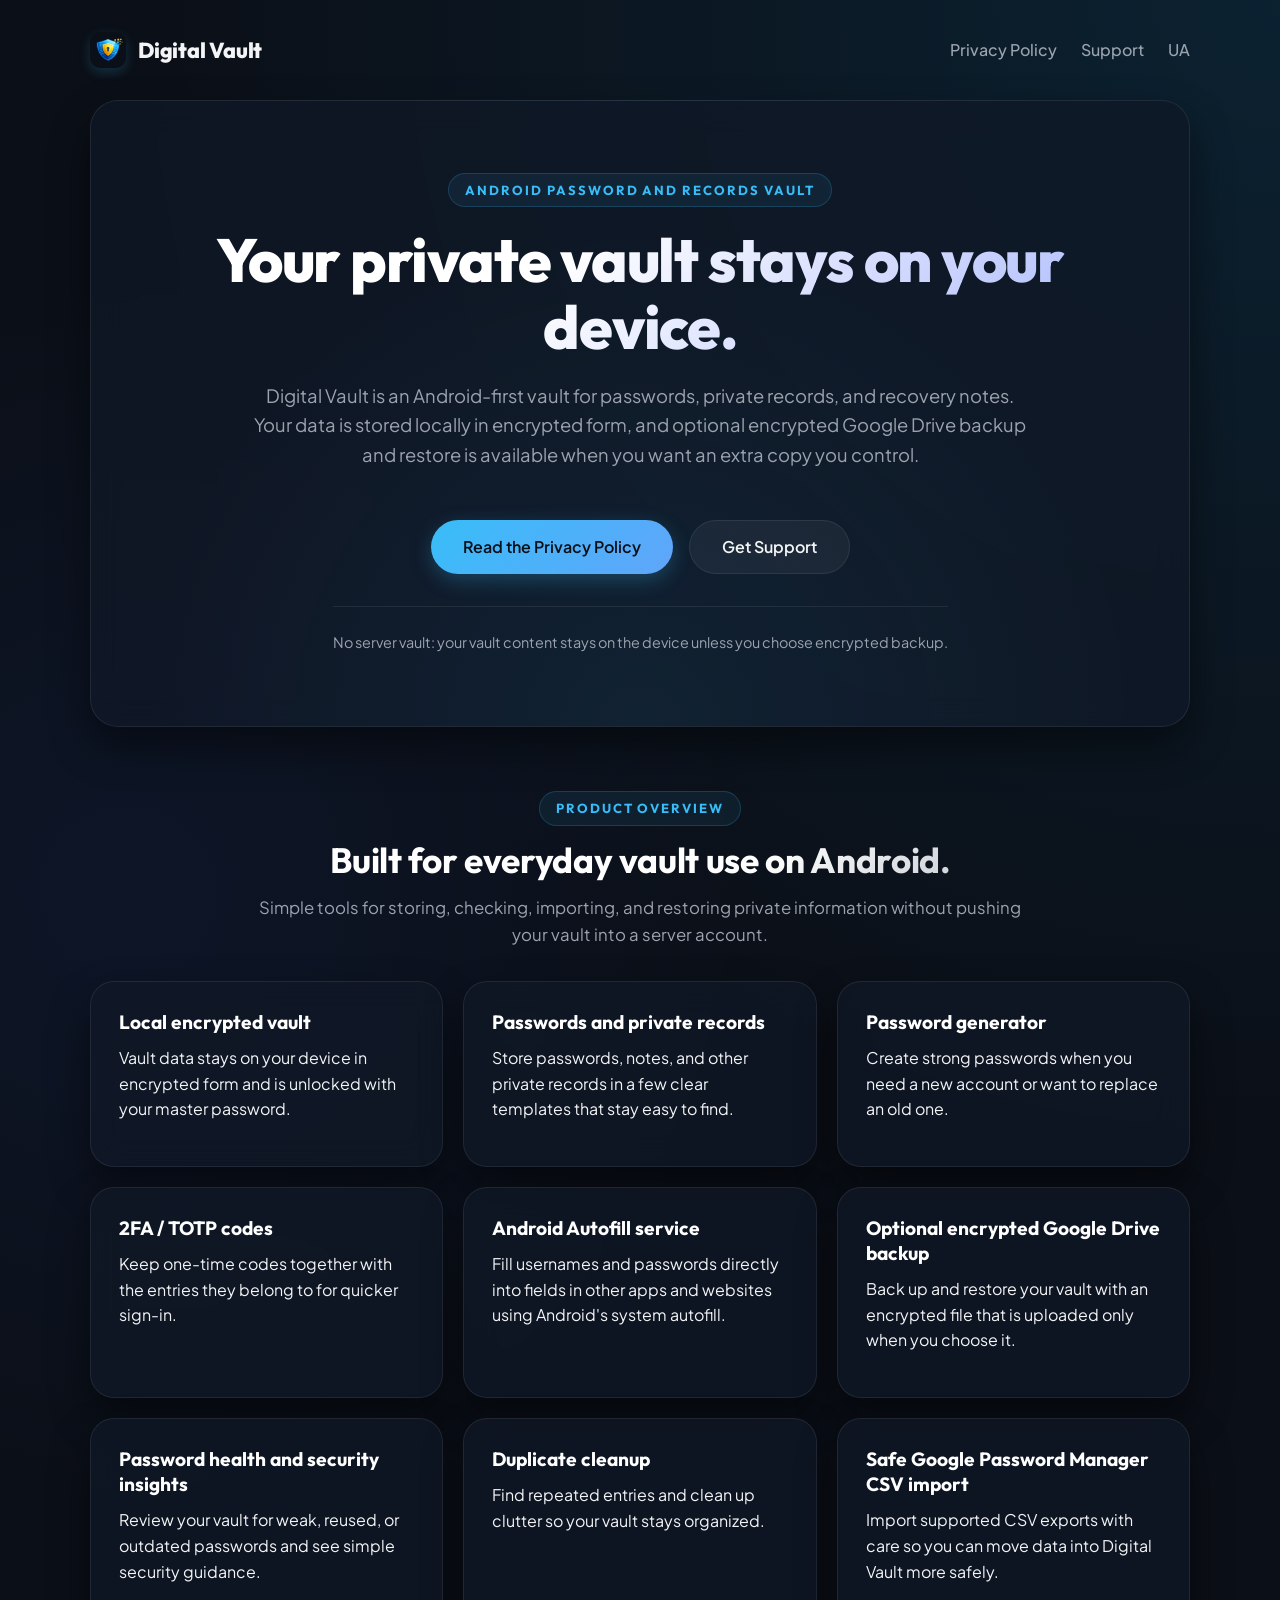
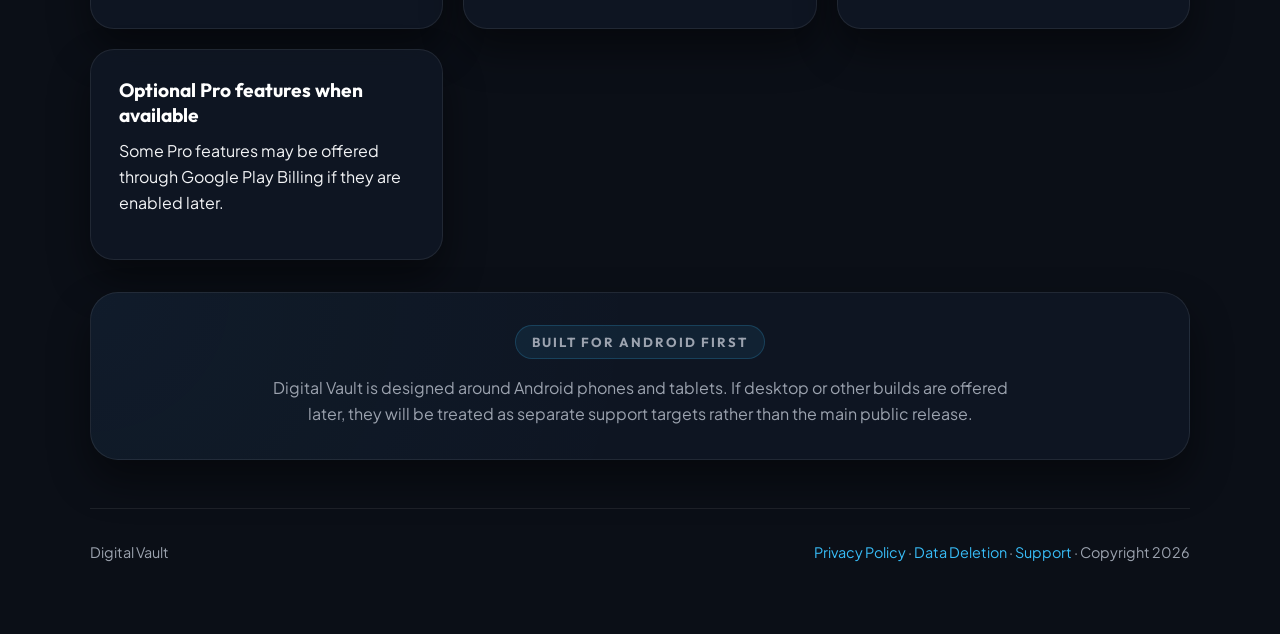
==== commit b7a2bf2a: "feat: Add app logo and apply premium modern dark theme style changes" ====
--- a/index.html
+++ b/index.html
@@ -10,7 +10,10 @@
 <body>
   <div class="page-shell">
     <header class="site-header">
-      <a class="brand" href="./">Digital Vault</a>
+      <a class="brand" href="./">
+        <img src="assets/app_icon.png" alt="Digital Vault Logo">
+        <span>Digital Vault</span>
+      </a>
       <nav class="site-nav" aria-label="Primary">
         <a href="privacy/">Privacy Policy</a>
         <a href="support/">Support</a>
--- a/assets/styles.css
+++ b/assets/styles.css
@@ -1,13 +1,16 @@
+@import url('https://fonts.googleapis.com/css2?family=Outfit:wght@300;400;500;600;700;800&family=Plus+Jakarta+Sans:wght@300;400;500;600;700&display=swap');
+
 :root {
-  color-scheme: light;
-  --bg: #f3f5f7;
-  --panel: rgba(255, 255, 255, 0.88);
-  --text: #17212b;
-  --muted: #5b6672;
-  --border: #d9e0e7;
-  --accent: #214f66;
-  --accent-strong: #163848;
-  --shadow: 0 12px 30px rgba(18, 31, 45, 0.08);
+  color-scheme: dark;
+  --bg: #0b0f17;
+  --panel: rgba(17, 24, 39, 0.75);
+  --text: #f3f4f6;
+  --muted: #9ca3af;
+  --border: rgba(255, 255, 255, 0.08);
+  --accent: #38bdf8;
+  --accent-strong: #0ea5e9;
+  --accent-glow: rgba(56, 189, 248, 0.12);
+  --shadow: 0 20px 40px rgba(0, 0, 0, 0.45);
 }
 
 * {
@@ -20,19 +23,20 @@
 
 body {
   margin: 0;
-  font-family: system-ui, -apple-system, BlinkMacSystemFont, "Segoe UI", sans-serif;
+  font-family: 'Plus Jakarta Sans', -apple-system, BlinkMacSystemFont, "Segoe UI", Roboto, sans-serif;
   line-height: 1.6;
   color: var(--text);
-  background:
-    radial-gradient(circle at top, rgba(33, 79, 102, 0.08), transparent 42%),
-    linear-gradient(180deg, #f8fafc 0%, var(--bg) 100%);
+  background: 
+    radial-gradient(circle at top right, rgba(14, 165, 233, 0.12), transparent 45%),
+    radial-gradient(circle at 10% 40%, rgba(37, 99, 235, 0.08), transparent 35%),
+    var(--bg);
   min-height: 100vh;
 }
 
 a {
   color: var(--accent);
-  text-decoration-thickness: 0.08em;
-  text-underline-offset: 0.16em;
+  text-decoration: none;
+  transition: color 0.2s ease;
 }
 
 a:hover {
@@ -42,7 +46,7 @@
 .page-shell {
   width: min(1100px, calc(100% - 2rem));
   margin: 0 auto;
-  padding: 1rem 0 2rem;
+  padding: 1.5rem 0 3rem;
 }
 
 .page-shell-narrow {
@@ -58,48 +62,105 @@
 }
 
 .site-header {
-  padding: 0.5rem 0 1.25rem;
+  padding: 0.5rem 0 2rem;
 }
 
 .site-footer {
-  padding: 1.25rem 0 0.5rem;
+  margin-top: 3rem;
+  padding: 2rem 0 0.5rem;
+  border-top: 1px solid var(--border);
   color: var(--muted);
   flex-wrap: wrap;
-  font-size: 0.95rem;
+  font-size: 0.9rem;
 }
 
 .brand {
   color: var(--text);
   text-decoration: none;
-  font-weight: 700;
-  letter-spacing: 0.03em;
+  font-weight: 800;
+  letter-spacing: -0.01em;
+  font-family: 'Outfit', sans-serif;
+  display: inline-flex;
+  align-items: center;
+  gap: 0.75rem;
+  font-size: 1.35rem;
+}
+
+.brand img {
+  width: 36px;
+  height: 36px;
+  border-radius: 10px;
+  box-shadow: 0 4px 12px rgba(56, 189, 248, 0.2);
 }
 
 .site-nav {
   display: flex;
-  gap: 1rem;
+  gap: 1.5rem;
   flex-wrap: wrap;
+  align-items: center;
+}
+
+.site-nav a {
+  color: var(--muted);
+  font-weight: 500;
+}
+
+.site-nav a:hover {
+  color: var(--accent);
+}
+
+.site-nav a.lang-switch {
+  background: rgba(255, 255, 255, 0.05);
+  border: 1px solid var(--border);
+  padding: 0.3rem 0.65rem;
+  border-radius: 6px;
+  font-size: 0.85rem;
+}
+
+.site-nav a.lang-switch:hover {
+  background: var(--accent-glow);
+  border-color: var(--accent);
 }
 
 .card {
   background: var(--panel);
-  border: 1px solid rgba(217, 224, 231, 0.9);
-  border-radius: 20px;
+  border: 1px solid var(--border);
+  border-radius: 28px;
   box-shadow: var(--shadow);
-  backdrop-filter: blur(8px);
+  backdrop-filter: blur(16px);
+  transition: transform 0.3s cubic-bezier(0.16, 1, 0.3, 1), border-color 0.3s ease, box-shadow 0.3s ease;
 }
 
 .hero {
-  padding: clamp(1.5rem, 4vw, 3rem);
+  padding: clamp(2.5rem, 6vw, 4.5rem) clamp(1.5rem, 4vw, 3rem);
+  text-align: center;
+  display: flex;
+  flex-direction: column;
+  align-items: center;
+  position: relative;
+  overflow: hidden;
+  background: radial-gradient(circle at bottom, rgba(56, 189, 248, 0.07), transparent 60%), var(--panel);
+}
+
+.hero:hover {
+  transform: translateY(-2px);
+  border-color: rgba(56, 189, 248, 0.2);
+  box-shadow: 0 30px 60px rgba(0, 0, 0, 0.5), 0 0 30px rgba(56, 189, 248, 0.05);
 }
 
 .eyebrow {
-  margin: 0 0 0.75rem;
+  margin: 0 0 1.25rem;
   font-size: 0.82rem;
-  letter-spacing: 0.14em;
+  letter-spacing: 0.15em;
   text-transform: uppercase;
   color: var(--accent);
   font-weight: 700;
+  background: rgba(56, 189, 248, 0.08);
+  padding: 0.35rem 1rem;
+  border-radius: 999px;
+  border: 1px solid rgba(56, 189, 248, 0.2);
+  display: inline-block;
+  font-family: 'Outfit', sans-serif;
 }
 
 h1,
@@ -109,100 +170,140 @@
   margin-top: 0;
 }
 
+h1, h2, h3 {
+  font-family: 'Outfit', sans-serif;
+}
+
 h1 {
-  font-size: clamp(2.1rem, 4vw, 4rem);
-  line-height: 1.05;
-  margin-bottom: 1rem;
+  font-size: clamp(2.2rem, 5vw, 3.8rem);
+  line-height: 1.1;
+  margin-bottom: 1.25rem;
+  background: linear-gradient(135deg, #ffffff 40%, #a5b4fc 100%);
+  -webkit-background-clip: text;
+  -webkit-text-fill-color: transparent;
+  font-weight: 800;
+  letter-spacing: -0.02em;
 }
 
 h2 {
-  font-size: clamp(1.35rem, 2vw, 1.9rem);
+  font-size: clamp(1.6rem, 3vw, 2.2rem);
   line-height: 1.2;
+  margin-bottom: 0.85rem;
+  background: linear-gradient(135deg, #ffffff 60%, #9ca3af 100%);
+  -webkit-background-clip: text;
+  -webkit-text-fill-color: transparent;
+  font-weight: 700;
+  letter-spacing: -0.01em;
+}
+
+h3 {
+  font-size: 1.2rem;
+  line-height: 1.3;
   margin-bottom: 0.65rem;
-}
-
-h3 {
+  color: #ffffff;
+}
+
+.lead {
+  font-size: 1.15rem;
+  color: var(--muted);
+  max-width: 60ch;
+  line-height: 1.6;
+}
+
+.section-heading {
+  margin: 4rem 0 2rem;
+  text-align: center;
+}
+
+.section-heading .eyebrow {
+  margin-bottom: 0.85rem;
+}
+
+.section-lead {
+  color: var(--muted);
+  max-width: 64ch;
+  margin: 0 auto;
   font-size: 1.05rem;
-  line-height: 1.3;
-  margin-bottom: 0.55rem;
-}
-
-.lead {
-  font-size: 1.07rem;
-  color: var(--muted);
-  max-width: 62ch;
-}
-
-.section-heading {
-  margin-bottom: 1rem;
-}
-
-.section-lead {
-  color: var(--muted);
-  max-width: 68ch;
-  margin-bottom: 0;
 }
 
 .hero-links {
   display: flex;
-  gap: 0.85rem;
+  gap: 1rem;
   flex-wrap: wrap;
-  margin-top: 1.5rem;
+  margin-top: 2rem;
+  justify-content: center;
 }
 
 .vault-note {
-  margin: 1rem 0 0;
-  padding-top: 1rem;
-  border-top: 1px solid rgba(217, 224, 231, 0.9);
-  color: var(--muted);
-  font-size: 0.98rem;
+  margin: 2rem 0 0;
+  padding-top: 1.5rem;
+  border-top: 1px solid var(--border);
+  color: var(--muted);
+  font-size: 0.9rem;
 }
 
 .button {
   display: inline-flex;
   align-items: center;
   justify-content: center;
-  min-height: 2.75rem;
-  padding: 0.7rem 1rem;
+  min-height: 3.25rem;
+  padding: 0.85rem 2rem;
   border-radius: 999px;
-  border: 1px solid var(--border);
-  text-decoration: none;
   font-weight: 600;
+  transition: all 0.2s cubic-bezier(0.16, 1, 0.3, 1);
+  font-size: 1rem;
 }
 
 .button-primary {
-  color: #fff;
-  background: var(--accent);
-  border-color: transparent;
+  color: #0b0f17;
+  background: linear-gradient(135deg, var(--accent) 0%, #60a5fa 100%);
+  border: none;
+  box-shadow: 0 6px 20px rgba(56, 189, 248, 0.25);
 }
 
 .button-primary:hover {
-  color: #fff;
-  background: var(--accent-strong);
+  transform: translateY(-2px);
+  box-shadow: 0 10px 25px rgba(56, 189, 248, 0.4);
+  background: linear-gradient(135deg, #0ea5e9 0%, #3b82f6 100%);
+  color: #ffffff;
 }
 
 .button-secondary {
   color: var(--text);
-  background: rgba(255, 255, 255, 0.75);
+  background: rgba(255, 255, 255, 0.05);
+  border: 1px solid var(--border);
+}
+
+.button-secondary:hover {
+  background: rgba(255, 255, 255, 0.09);
+  transform: translateY(-2px);
+  border-color: rgba(255, 255, 255, 0.2);
 }
 
 .feature-section {
-  margin-top: 1rem;
+  margin-top: 1.5rem;
 }
 
 .feature-grid {
   display: grid;
-  grid-template-columns: repeat(auto-fit, minmax(220px, 1fr));
-  gap: 1rem;
-}
-
-.feature-card,
+  grid-template-columns: repeat(auto-fit, minmax(280px, 1fr));
+  gap: 1.25rem;
+}
+
+.feature-card {
+  padding: 1.75rem;
+  border-radius: 24px;
+}
+
+.feature-card:hover {
+  transform: translateY(-4px);
+  border-color: rgba(56, 189, 248, 0.25);
+  box-shadow: 0 25px 50px rgba(0, 0, 0, 0.5), 0 0 25px rgba(56, 189, 248, 0.07);
+}
+
 .page-content {
-  padding: 1.25rem;
-}
-
-.page-content {
-  margin-top: 0.5rem;
+  padding: 2.25rem 2.25rem;
+  border-radius: 24px;
 }
 
 .page-content a {
@@ -210,7 +311,9 @@
 }
 
 .page-content h2 {
-  margin-top: 1.5rem;
+  margin-top: 2rem;
+  color: #ffffff;
+  font-size: 1.45rem;
 }
 
 .page-content p:last-child {
@@ -222,12 +325,20 @@
 }
 
 .android-first {
-  margin-top: 1rem;
-  padding: 1.25rem;
-}
-
-.android-first p:last-child {
-  margin-bottom: 0;
+  margin-top: 2rem;
+  padding: 2rem;
+  text-align: center;
+  background: radial-gradient(circle at top left, rgba(56, 189, 248, 0.04), transparent 50%), var(--panel);
+}
+
+.android-first .eyebrow {
+  margin-bottom: 1rem;
+}
+
+.android-first p {
+  max-width: 64ch;
+  margin: 0 auto;
+  color: var(--muted);
 }
 
 ul {
@@ -235,7 +346,7 @@
 }
 
 li + li {
-  margin-top: 0.35rem;
+  margin-top: 0.45rem;
 }
 
 @media (max-width: 800px) {
@@ -243,9 +354,10 @@
   .site-footer {
     align-items: flex-start;
     flex-direction: column;
+    gap: 1.25rem;
   }
 
   .page-shell {
-    width: min(1100px, calc(100% - 1.25rem));
+    width: min(1100px, calc(100% - 1.5rem));
   }
 }
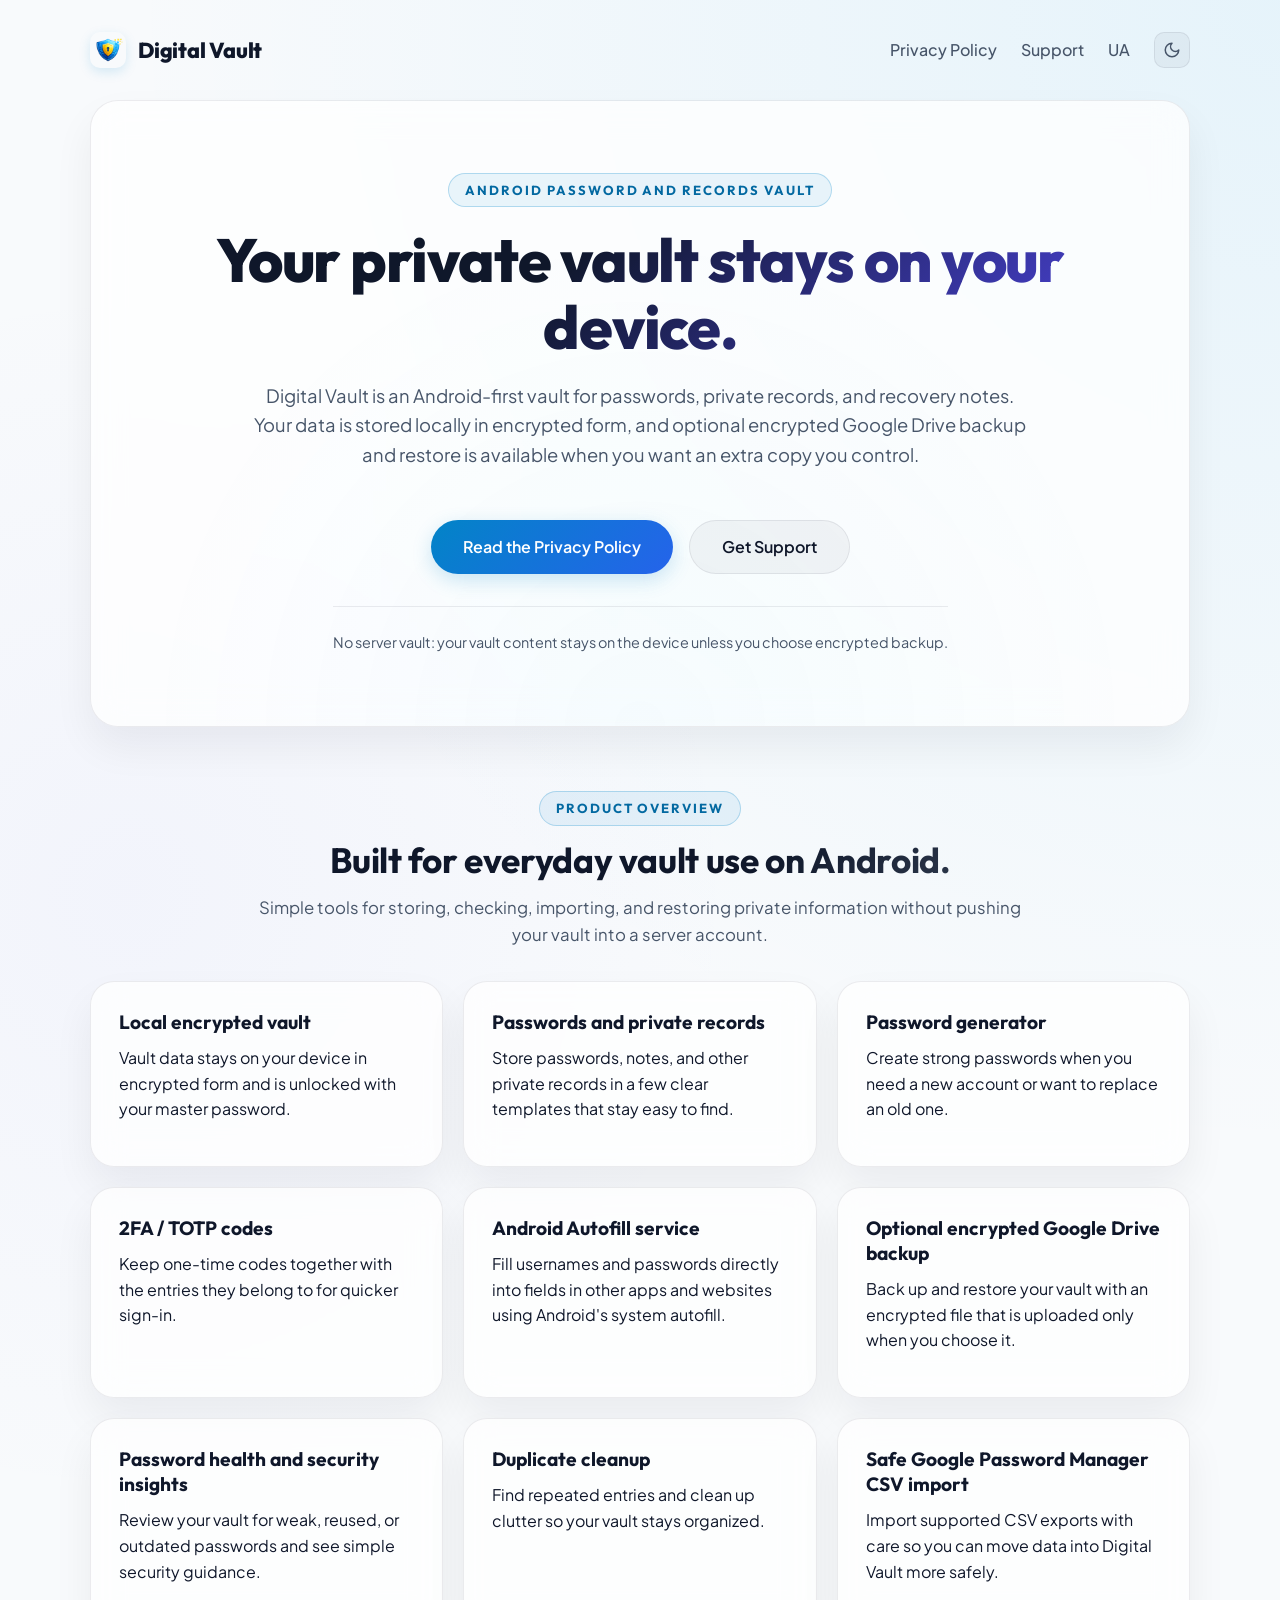
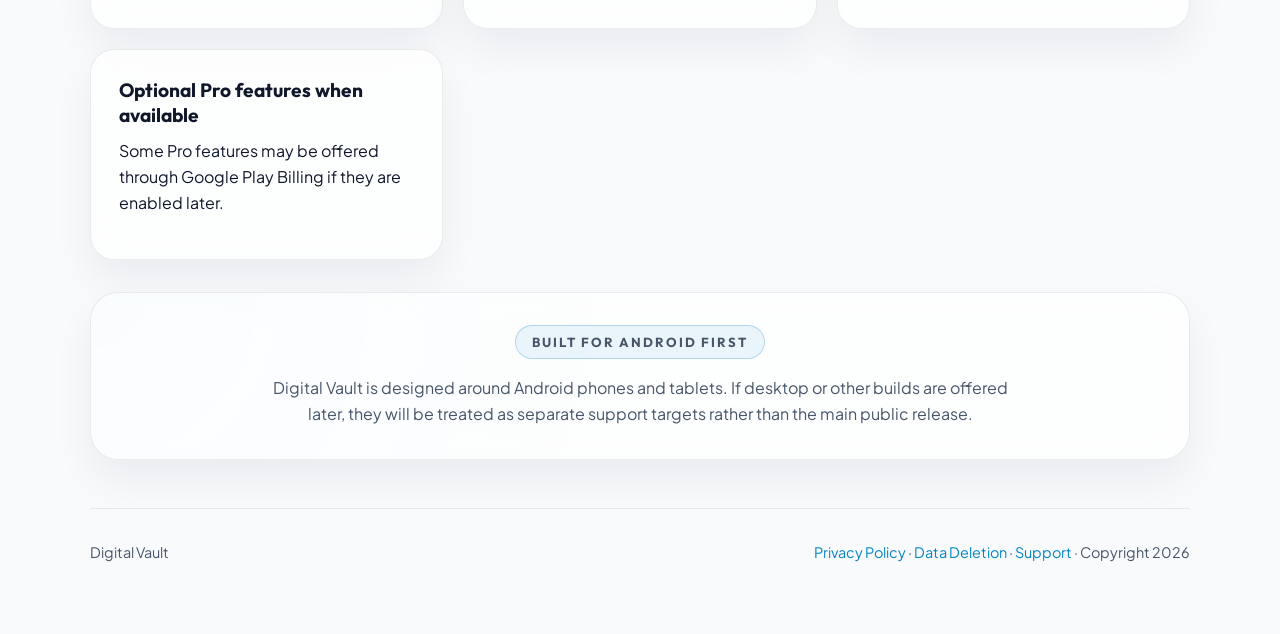
==== commit 478cf611: "feat: implement light/dark theme switch with premium toggle button and localStorage persistence" ====
--- a/index.html
+++ b/index.html
@@ -5,7 +5,16 @@
   <meta name="viewport" content="width=device-width, initial-scale=1">
   <title>Digital Vault</title>
   <meta name="description" content="Digital Vault is a secure local password and private records vault for Android with encrypted local storage and optional encrypted Google Drive backup and restore.">
+  <link rel="icon" type="image/png" href="assets/app_icon.png">
   <link rel="stylesheet" href="assets/styles.css">
+  <script>
+    (function() {
+      const savedTheme = localStorage.getItem('theme');
+      const prefersDark = window.matchMedia('(prefers-color-scheme: dark)').matches;
+      const theme = savedTheme || (prefersDark ? 'dark' : 'light');
+      document.documentElement.setAttribute('data-theme', theme);
+    })();
+  </script>
 </head>
 <body>
   <div class="page-shell">
@@ -18,6 +27,22 @@
         <a href="privacy/">Privacy Policy</a>
         <a href="support/">Support</a>
         <a href="ua/">UA</a>
+        <button class="theme-toggle-btn" id="theme-toggle" aria-label="Toggle theme" title="Toggle theme">
+          <svg class="sun-icon" viewBox="0 0 24 24" fill="none" stroke="currentColor" stroke-width="2" stroke-linecap="round" stroke-linejoin="round">
+            <circle cx="12" cy="12" r="4"></circle>
+            <path d="M12 2v2"></path>
+            <path d="M12 20v2"></path>
+            <path d="M4.93 4.93l1.41 1.41"></path>
+            <path d="M17.66 17.66l1.41 1.41"></path>
+            <path d="M2 12h2"></path>
+            <path d="M20 12h2"></path>
+            <path d="M6.34 17.66l-1.41 1.41"></path>
+            <path d="M19.07 4.93l-1.41 1.41"></path>
+          </svg>
+          <svg class="moon-icon" viewBox="0 0 24 24" fill="none" stroke="currentColor" stroke-width="2" stroke-linecap="round" stroke-linejoin="round">
+            <path d="M12 3a6 6 0 0 0 9 9 9 9 0 1 1-9-9Z"></path>
+          </svg>
+        </button>
       </nav>
     </header>
 
@@ -122,5 +147,13 @@
       </p>
     </footer>
   </div>
+  <script>
+    document.getElementById('theme-toggle').addEventListener('click', () => {
+      const currentTheme = document.documentElement.getAttribute('data-theme') || 'dark';
+      const newTheme = currentTheme === 'dark' ? 'light' : 'dark';
+      document.documentElement.setAttribute('data-theme', newTheme);
+      localStorage.setItem('theme', newTheme);
+    });
+  </script>
 </body>
 </html>
--- a/assets/styles.css
+++ b/assets/styles.css
@@ -11,6 +11,83 @@
   --accent-strong: #0ea5e9;
   --accent-glow: rgba(56, 189, 248, 0.12);
   --shadow: 0 20px 40px rgba(0, 0, 0, 0.45);
+
+  /* Background Glow Gradients */
+  --bg-glow-1: rgba(14, 165, 233, 0.12);
+  --bg-glow-2: rgba(37, 99, 235, 0.08);
+
+  /* Typography Colors */
+  --h1-gradient: linear-gradient(135deg, #ffffff 40%, #a5b4fc 100%);
+  --h2-gradient: linear-gradient(135deg, #ffffff 60%, #9ca3af 100%);
+  --h3-color: #ffffff;
+  --h2-page-content-color: #ffffff;
+
+  /* Card/Hero Glow and Shadows */
+  --hero-glow: rgba(56, 189, 248, 0.07);
+  --border-hover: rgba(56, 189, 248, 0.2);
+  --hero-shadow-hover: 0 30px 60px rgba(0, 0, 0, 0.5), 0 0 30px rgba(56, 189, 248, 0.05);
+  --card-border-hover: rgba(56, 189, 248, 0.25);
+  --card-shadow-hover: 0 25px 50px rgba(0, 0, 0, 0.5), 0 0 25px rgba(56, 189, 248, 0.07);
+  --brand-shadow: 0 4px 12px rgba(56, 189, 248, 0.2);
+  --eyebrow-border: rgba(56, 189, 248, 0.2);
+
+  /* Buttons */
+  --btn-primary-text: #0b0f17;
+  --btn-primary-text-hover: #ffffff;
+  --btn-primary-gradient-end: #60a5fa;
+  --btn-primary-gradient-hover-end: #3b82f6;
+  --btn-primary-shadow: 0 6px 20px rgba(56, 189, 248, 0.25);
+  --btn-primary-shadow-hover: 0 10px 25px rgba(56, 189, 248, 0.4);
+  --btn-secondary-bg: rgba(255, 255, 255, 0.05);
+  --btn-secondary-bg-hover: rgba(255, 255, 255, 0.09);
+  --btn-secondary-border-hover: rgba(255, 255, 255, 0.2);
+
+  --android-first-glow: rgba(56, 189, 248, 0.04);
+}
+
+html[data-theme="light"] {
+  color-scheme: light;
+  --bg: #f8fafc;
+  --panel: rgba(255, 255, 255, 0.75);
+  --text: #0f172a;
+  --muted: #475569;
+  --border: rgba(15, 23, 42, 0.08);
+  --accent: #0284c7;
+  --accent-strong: #0369a1;
+  --accent-glow: rgba(2, 132, 199, 0.08);
+  --shadow: 0 20px 40px rgba(15, 23, 42, 0.06);
+
+  /* Background Glow Gradients */
+  --bg-glow-1: rgba(14, 165, 233, 0.08);
+  --bg-glow-2: rgba(99, 102, 241, 0.04);
+
+  /* Typography Colors */
+  --h1-gradient: linear-gradient(135deg, #0f172a 40%, #4f46e5 100%);
+  --h2-gradient: linear-gradient(135deg, #0f172a 60%, #475569 100%);
+  --h3-color: #0f172a;
+  --h2-page-content-color: #0f172a;
+
+  /* Card/Hero Glow and Shadows */
+  --hero-glow: rgba(56, 189, 248, 0.04);
+  --border-hover: rgba(56, 189, 248, 0.35);
+  --hero-shadow-hover: 0 30px 60px rgba(15, 23, 42, 0.1), 0 0 30px rgba(56, 189, 248, 0.08);
+  --card-border-hover: rgba(56, 189, 248, 0.35);
+  --card-shadow-hover: 0 25px 50px rgba(15, 23, 42, 0.08), 0 0 25px rgba(56, 189, 248, 0.08);
+  --brand-shadow: 0 4px 12px rgba(2, 132, 199, 0.15);
+  --eyebrow-border: rgba(2, 132, 199, 0.25);
+
+  /* Buttons */
+  --btn-primary-text: #ffffff;
+  --btn-primary-text-hover: #ffffff;
+  --btn-primary-gradient-end: #2563eb;
+  --btn-primary-gradient-hover-end: #1d4ed8;
+  --btn-primary-shadow: 0 6px 20px rgba(2, 132, 199, 0.2);
+  --btn-primary-shadow-hover: 0 10px 25px rgba(2, 132, 199, 0.35);
+  --btn-secondary-bg: rgba(15, 23, 42, 0.04);
+  --btn-secondary-bg-hover: rgba(15, 23, 42, 0.08);
+  --btn-secondary-border-hover: rgba(15, 23, 42, 0.16);
+
+  --android-first-glow: rgba(56, 189, 248, 0.02);
 }
 
 * {
@@ -27,8 +104,8 @@
   line-height: 1.6;
   color: var(--text);
   background: 
-    radial-gradient(circle at top right, rgba(14, 165, 233, 0.12), transparent 45%),
-    radial-gradient(circle at 10% 40%, rgba(37, 99, 235, 0.08), transparent 35%),
+    radial-gradient(circle at top right, var(--bg-glow-1), transparent 45%),
+    radial-gradient(circle at 10% 40%, var(--bg-glow-2), transparent 35%),
     var(--bg);
   min-height: 100vh;
 }
@@ -90,7 +167,7 @@
   width: 36px;
   height: 36px;
   border-radius: 10px;
-  box-shadow: 0 4px 12px rgba(56, 189, 248, 0.2);
+  box-shadow: var(--brand-shadow);
 }
 
 .site-nav {
@@ -110,7 +187,7 @@
 }
 
 .site-nav a.lang-switch {
-  background: rgba(255, 255, 255, 0.05);
+  background: var(--btn-secondary-bg);
   border: 1px solid var(--border);
   padding: 0.3rem 0.65rem;
   border-radius: 6px;
@@ -139,13 +216,13 @@
   align-items: center;
   position: relative;
   overflow: hidden;
-  background: radial-gradient(circle at bottom, rgba(56, 189, 248, 0.07), transparent 60%), var(--panel);
+  background: radial-gradient(circle at bottom, var(--hero-glow), transparent 60%), var(--panel);
 }
 
 .hero:hover {
   transform: translateY(-2px);
-  border-color: rgba(56, 189, 248, 0.2);
-  box-shadow: 0 30px 60px rgba(0, 0, 0, 0.5), 0 0 30px rgba(56, 189, 248, 0.05);
+  border-color: var(--border-hover);
+  box-shadow: var(--hero-shadow-hover);
 }
 
 .eyebrow {
@@ -153,12 +230,12 @@
   font-size: 0.82rem;
   letter-spacing: 0.15em;
   text-transform: uppercase;
-  color: var(--accent);
+  color: var(--accent-strong);
   font-weight: 700;
-  background: rgba(56, 189, 248, 0.08);
+  background: var(--accent-glow);
   padding: 0.35rem 1rem;
   border-radius: 999px;
-  border: 1px solid rgba(56, 189, 248, 0.2);
+  border: 1px solid var(--eyebrow-border);
   display: inline-block;
   font-family: 'Outfit', sans-serif;
 }
@@ -178,7 +255,7 @@
   font-size: clamp(2.2rem, 5vw, 3.8rem);
   line-height: 1.1;
   margin-bottom: 1.25rem;
-  background: linear-gradient(135deg, #ffffff 40%, #a5b4fc 100%);
+  background: var(--h1-gradient);
   -webkit-background-clip: text;
   -webkit-text-fill-color: transparent;
   font-weight: 800;
@@ -189,7 +266,7 @@
   font-size: clamp(1.6rem, 3vw, 2.2rem);
   line-height: 1.2;
   margin-bottom: 0.85rem;
-  background: linear-gradient(135deg, #ffffff 60%, #9ca3af 100%);
+  background: var(--h2-gradient);
   -webkit-background-clip: text;
   -webkit-text-fill-color: transparent;
   font-weight: 700;
@@ -200,7 +277,7 @@
   font-size: 1.2rem;
   line-height: 1.3;
   margin-bottom: 0.65rem;
-  color: #ffffff;
+  color: var(--h3-color);
 }
 
 .lead {
@@ -255,29 +332,29 @@
 }
 
 .button-primary {
-  color: #0b0f17;
-  background: linear-gradient(135deg, var(--accent) 0%, #60a5fa 100%);
+  color: var(--btn-primary-text);
+  background: linear-gradient(135deg, var(--accent) 0%, var(--btn-primary-gradient-end) 100%);
   border: none;
-  box-shadow: 0 6px 20px rgba(56, 189, 248, 0.25);
+  box-shadow: var(--btn-primary-shadow);
 }
 
 .button-primary:hover {
   transform: translateY(-2px);
-  box-shadow: 0 10px 25px rgba(56, 189, 248, 0.4);
-  background: linear-gradient(135deg, #0ea5e9 0%, #3b82f6 100%);
-  color: #ffffff;
+  box-shadow: var(--btn-primary-shadow-hover);
+  background: linear-gradient(135deg, var(--accent-strong) 0%, var(--btn-primary-gradient-hover-end) 100%);
+  color: var(--btn-primary-text-hover);
 }
 
 .button-secondary {
   color: var(--text);
-  background: rgba(255, 255, 255, 0.05);
+  background: var(--btn-secondary-bg);
   border: 1px solid var(--border);
 }
 
 .button-secondary:hover {
-  background: rgba(255, 255, 255, 0.09);
+  background: var(--btn-secondary-bg-hover);
   transform: translateY(-2px);
-  border-color: rgba(255, 255, 255, 0.2);
+  border-color: var(--btn-secondary-border-hover);
 }
 
 .feature-section {
@@ -297,8 +374,8 @@
 
 .feature-card:hover {
   transform: translateY(-4px);
-  border-color: rgba(56, 189, 248, 0.25);
-  box-shadow: 0 25px 50px rgba(0, 0, 0, 0.5), 0 0 25px rgba(56, 189, 248, 0.07);
+  border-color: var(--card-border-hover);
+  box-shadow: var(--card-shadow-hover);
 }
 
 .page-content {
@@ -312,7 +389,7 @@
 
 .page-content h2 {
   margin-top: 2rem;
-  color: #ffffff;
+  color: var(--h2-page-content-color);
   font-size: 1.45rem;
 }
 
@@ -328,7 +405,7 @@
   margin-top: 2rem;
   padding: 2rem;
   text-align: center;
-  background: radial-gradient(circle at top left, rgba(56, 189, 248, 0.04), transparent 50%), var(--panel);
+  background: radial-gradient(circle at top left, var(--android-first-glow), transparent 50%), var(--panel);
 }
 
 .android-first .eyebrow {
@@ -361,3 +438,55 @@
     width: min(1100px, calc(100% - 1.5rem));
   }
 }
+
+/* Theme Toggle Button Styling */
+.theme-toggle-btn {
+  background: var(--btn-secondary-bg);
+  border: 1px solid var(--border);
+  color: var(--muted);
+  cursor: pointer;
+  width: 36px;
+  height: 36px;
+  border-radius: 10px;
+  display: inline-flex;
+  align-items: center;
+  justify-content: center;
+  position: relative;
+  transition: all 0.3s cubic-bezier(0.16, 1, 0.3, 1);
+  padding: 0;
+}
+
+.theme-toggle-btn:hover {
+  background: var(--accent-glow);
+  border-color: var(--accent);
+  color: var(--accent);
+  transform: translateY(-1px);
+}
+
+.theme-toggle-btn svg {
+  width: 18px;
+  height: 18px;
+  position: absolute;
+  transition: transform 0.5s cubic-bezier(0.16, 1, 0.3, 1), opacity 0.3s ease;
+}
+
+/* Light/Dark Toggle Transitions */
+/* Default (Dark theme): Show Sun, hide Moon */
+html[data-theme="dark"] .theme-toggle-btn .sun-icon {
+  opacity: 1;
+  transform: rotate(0deg) scale(1);
+}
+html[data-theme="dark"] .theme-toggle-btn .moon-icon {
+  opacity: 0;
+  transform: rotate(90deg) scale(0);
+}
+
+/* Light theme overrides: Show Moon, hide Sun */
+html[data-theme="light"] .theme-toggle-btn .sun-icon {
+  opacity: 0;
+  transform: rotate(-90deg) scale(0);
+}
+html[data-theme="light"] .theme-toggle-btn .moon-icon {
+  opacity: 1;
+  transform: rotate(0deg) scale(1);
+}
